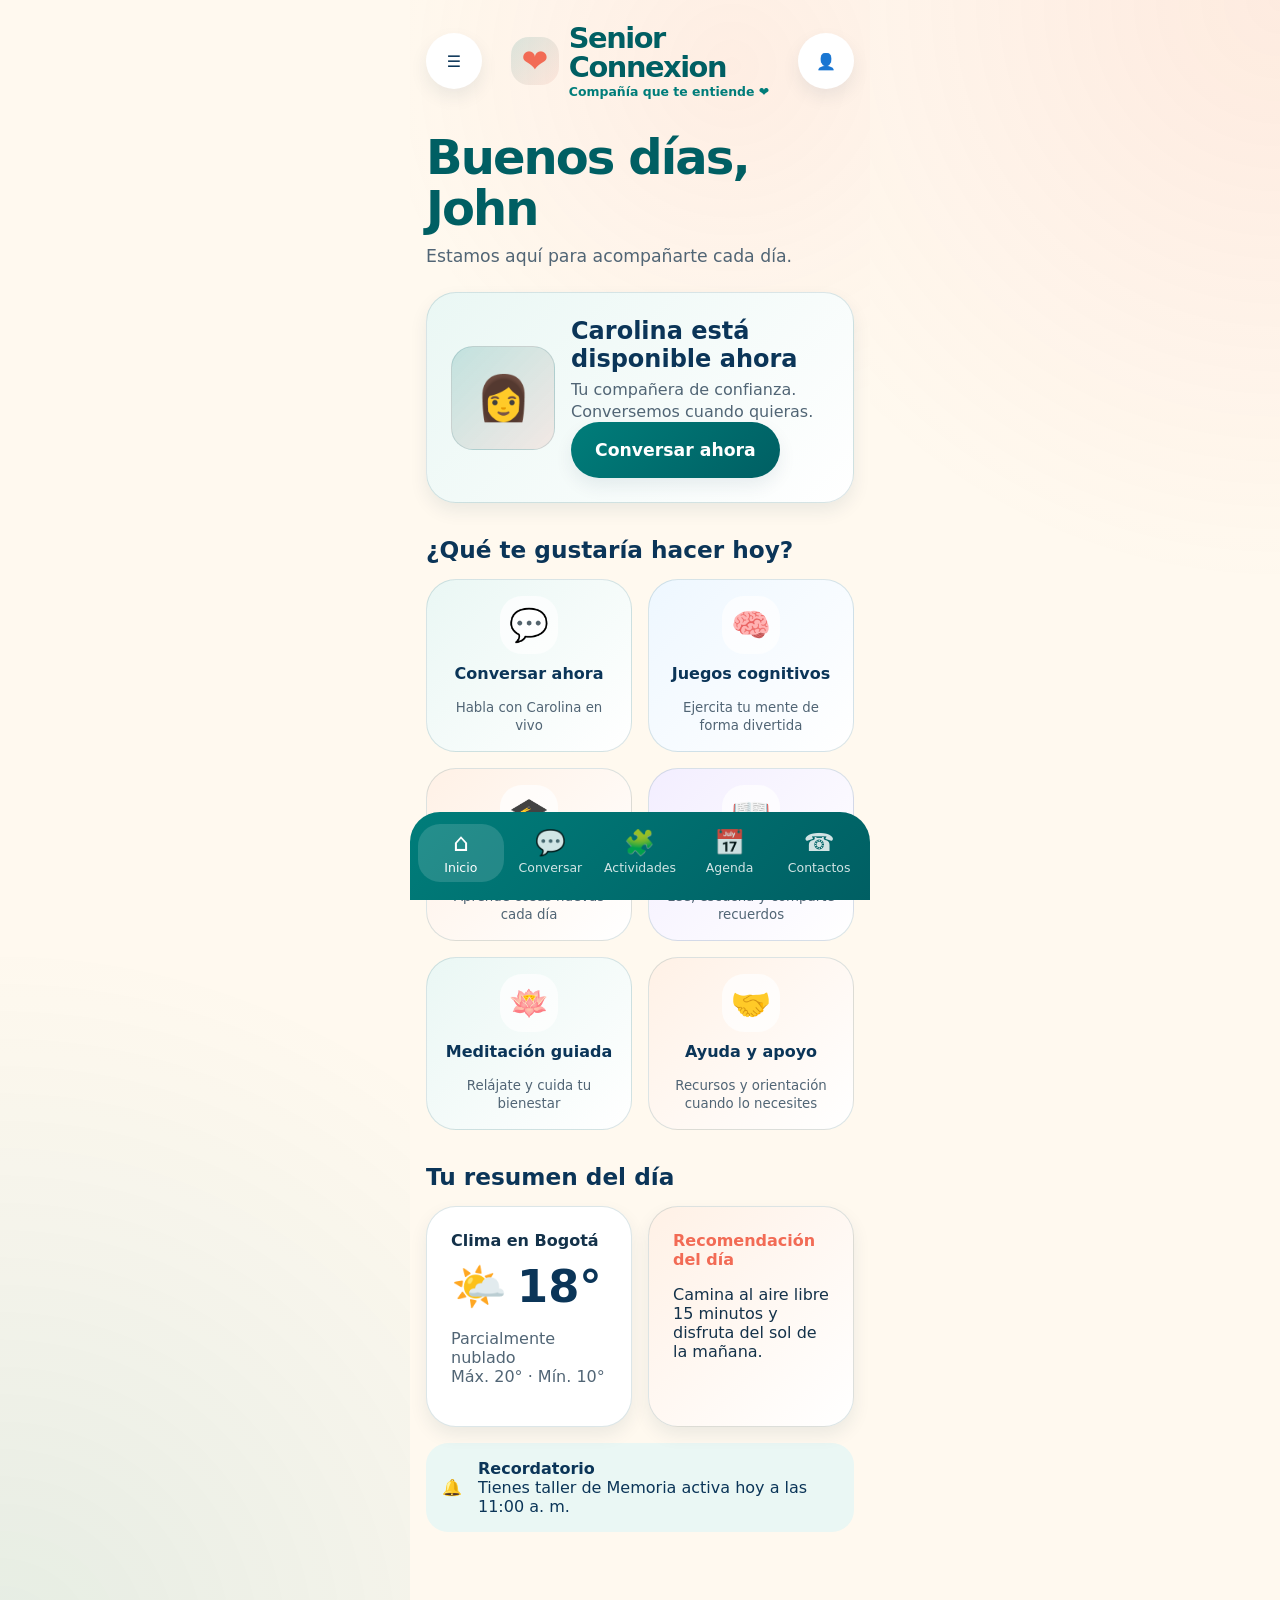
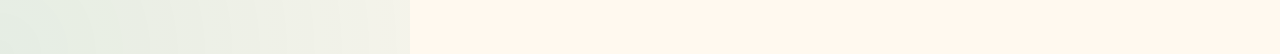
==== index.html @ f3a4985b "Add static home prototype HTML" ====
<!doctype html>
<html lang="es">
<head>
  <meta charset="utf-8" />
  <meta name="viewport" content="width=device-width, initial-scale=1" />
  <title>Vigente App - Senior Connexion UI Prototype</title>
  <link rel="stylesheet" href="./src/styles/components.css" />
</head>
<body>
  <main class="sc-page-shell" aria-label="Prototipo de inicio de Vigente App">
    <header class="sc-header">
      <button class="sc-icon-button" aria-label="Abrir menú">☰</button>

      <a class="sc-logo" href="#" aria-label="Senior Connexion, compañía que te entiende">
        <span class="sc-logo-mark" aria-hidden="true">❤</span>
        <span>
          <span class="sc-logo-name">Senior<br />Connexion</span>
          <small class="sc-logo-tagline">Compañía que te entiende ❤</small>
        </span>
      </a>

      <button class="sc-icon-button" aria-label="Abrir mi perfil">👤</button>
    </header>

    <section class="sc-section" aria-labelledby="home-title">
      <h1 id="home-title" class="sc-title">Buenos días, John</h1>
      <p class="sc-subtitle">Estamos aquí para acompañarte cada día.</p>

      <article class="sc-card sc-card-mint sc-hero-agent">
        <div class="sc-agent-photo-placeholder" aria-hidden="true">👩</div>
        <div>
          <h2>Carolina está disponible ahora</h2>
          <p>Tu compañera de confianza. Conversemos cuando quieras.</p>
          <p style="display:none">Placeholder intentionally hidden. Avoid inline styles in production components.</p>
          <button class="sc-button sc-button-primary" type="button">Conversar ahora</button>
        </div>
      </article>
    </section>

    <section class="sc-section" aria-labelledby="actions-title">
      <h2 id="actions-title" class="sc-section-title">¿Qué te gustaría hacer hoy?</h2>
      <div class="sc-feature-grid">
        <a class="sc-feature-card sc-card-mint" href="#conversation">
          <span class="sc-feature-icon" aria-hidden="true">💬</span>
          <strong>Conversar ahora</strong>
          <small>Habla con Carolina en vivo</small>
        </a>

        <a class="sc-feature-card sc-card-blue" href="#memory-game">
          <span class="sc-feature-icon" aria-hidden="true">🧠</span>
          <strong>Juegos cognitivos</strong>
          <small>Ejercita tu mente de forma divertida</small>
        </a>

        <a class="sc-feature-card sc-card-peach" href="#workshops">
          <span class="sc-feature-icon" aria-hidden="true">🎓</span>
          <strong>Talleres y cursos</strong>
          <small>Aprende cosas nuevas cada día</small>
        </a>

        <a class="sc-feature-card sc-card-lavender" href="#culture">
          <span class="sc-feature-icon" aria-hidden="true">📖</span>
          <strong>Historias y cultura</strong>
          <small>Lee, escucha y comparte recuerdos</small>
        </a>

        <a class="sc-feature-card sc-card-mint" href="#wellbeing">
          <span class="sc-feature-icon" aria-hidden="true">🪷</span>
          <strong>Meditación guiada</strong>
          <small>Relájate y cuida tu bienestar</small>
        </a>

        <a class="sc-feature-card sc-card-peach" href="#support">
          <span class="sc-feature-icon" aria-hidden="true">🤝</span>
          <strong>Ayuda y apoyo</strong>
          <small>Recursos y orientación cuando lo necesites</small>
        </a>
      </div>
    </section>

    <section class="sc-section" aria-labelledby="summary-title">
      <h2 id="summary-title" class="sc-section-title">Tu resumen del día</h2>
      <div class="sc-info-row">
        <article class="sc-card sc-weather-card">
          <strong>Clima en Bogotá</strong>
          <div class="sc-weather-temp"><span aria-hidden="true">🌤️</span>18°</div>
          <p class="sc-muted">Parcialmente nublado<br />Máx. 20° · Mín. 10°</p>
        </article>

        <article class="sc-card sc-card-peach sc-recommendation-card">
          <strong class="sc-text-coral">Recomendación del día</strong>
          <p>Camina al aire libre 15 minutos y disfruta del sol de la mañana.</p>
        </article>
      </div>

      <div class="sc-reminder" role="note">
        <span aria-hidden="true">🔔</span>
        <div>
          <strong>Recordatorio</strong><br />
          Tienes taller de Memoria activa hoy a las 11:00 a. m.
        </div>
      </div>
    </section>

    <nav class="sc-bottom-nav" aria-label="Navegación principal">
      <a class="sc-nav-item active" href="#home"><span class="sc-nav-icon">⌂</span><span>Inicio</span></a>
      <a class="sc-nav-item" href="#conversation"><span class="sc-nav-icon">💬</span><span>Conversar</span></a>
      <a class="sc-nav-item" href="#activities"><span class="sc-nav-icon">🧩</span><span>Actividades</span></a>
      <a class="sc-nav-item" href="#agenda"><span class="sc-nav-icon">📅</span><span>Agenda</span></a>
      <a class="sc-nav-item" href="#contacts"><span class="sc-nav-icon">☎</span><span>Contactos</span></a>
    </nav>
  </main>
</body>
</html>
---- src/styles/components.css ----
@import url("./base.css");

.sc-header {
  display: flex;
  align-items: center;
  justify-content: space-between;
  gap: var(--sc-space-md);
  margin-bottom: var(--sc-space-xl);
}

.sc-logo {
  display: flex;
  align-items: center;
  gap: 10px;
  color: var(--sc-teal-dark);
  line-height: 1;
}

.sc-logo-mark {
  width: 48px;
  height: 48px;
  border-radius: 18px;
  display: grid;
  place-items: center;
  font-size: 2rem;
  color: var(--sc-coral);
  background: linear-gradient(135deg, rgba(0, 125, 122, 0.14), rgba(242, 107, 85, 0.1));
}

.sc-logo-name {
  font-size: 1.8rem;
  font-weight: 850;
  letter-spacing: -0.05em;
}

.sc-logo-tagline {
  display: block;
  margin-top: 4px;
  color: var(--sc-teal);
  font-size: 0.78rem;
  font-weight: 600;
  letter-spacing: 0;
}

.sc-icon-button {
  width: var(--sc-touch);
  height: var(--sc-touch);
  border: 0;
  border-radius: var(--sc-radius-pill);
  display: grid;
  place-items: center;
  color: var(--sc-navy);
  background: var(--sc-white);
  box-shadow: var(--sc-shadow-soft);
  cursor: pointer;
}

.sc-icon-button svg {
  width: 26px;
  height: 26px;
}

.sc-card {
  border: 1px solid var(--sc-border);
  border-radius: var(--sc-radius-lg);
  background: var(--sc-white);
  box-shadow: var(--sc-shadow-soft);
  padding: var(--sc-space-lg);
}

.sc-card-mint {
  background: linear-gradient(135deg, var(--sc-mint), var(--sc-white));
}

.sc-card-blue {
  background: linear-gradient(135deg, var(--sc-blue-soft), var(--sc-white));
}

.sc-card-peach {
  background: linear-gradient(135deg, var(--sc-peach), var(--sc-white));
}

.sc-card-lavender {
  background: linear-gradient(135deg, var(--sc-lavender), var(--sc-white));
}

.sc-button {
  min-height: var(--sc-touch);
  border: 0;
  border-radius: var(--sc-radius-pill);
  display: inline-flex;
  align-items: center;
  justify-content: center;
  gap: 10px;
  padding: 0 var(--sc-space-lg);
  font-weight: 800;
  font-size: 1.08rem;
  cursor: pointer;
}

.sc-button-primary {
  color: var(--sc-white);
  background: linear-gradient(135deg, var(--sc-teal), var(--sc-teal-dark));
  box-shadow: var(--sc-shadow-soft);
}

.sc-button-secondary {
  color: var(--sc-navy);
  background: var(--sc-white);
  border: 1px solid var(--sc-border);
}

.sc-hero-agent {
  display: grid;
  grid-template-columns: 104px 1fr;
  align-items: center;
  gap: var(--sc-space-md);
  margin-bottom: var(--sc-space-xl);
}

.sc-agent-photo {
  width: 104px;
  height: 104px;
  border-radius: var(--sc-radius-md);
  object-fit: cover;
  background: var(--sc-mint);
  border: 1px solid var(--sc-border);
}

.sc-agent-photo-placeholder {
  width: 104px;
  height: 104px;
  border-radius: var(--sc-radius-md);
  display: grid;
  place-items: center;
  color: var(--sc-teal);
  font-size: 2.75rem;
  background: linear-gradient(135deg, rgba(0, 125, 122, 0.18), rgba(242, 107, 85, 0.12));
  border: 1px solid var(--sc-border);
}

.sc-hero-agent h2,
.sc-agent-card h2,
.sc-feature-card strong {
  margin: 0;
  color: var(--sc-navy);
}

.sc-hero-agent p,
.sc-agent-card p,
.sc-feature-card small {
  margin: 6px 0 0;
  color: var(--sc-text-soft);
  line-height: 1.35;
}

.sc-feature-grid {
  display: grid;
  grid-template-columns: repeat(2, minmax(0, 1fr));
  gap: var(--sc-space-md);
}

.sc-feature-card {
  min-height: 152px;
  border: 1px solid var(--sc-border);
  border-radius: var(--sc-radius-lg);
  padding: var(--sc-space-md);
  display: grid;
  align-content: center;
  justify-items: center;
  gap: var(--sc-space-sm);
  text-align: center;
  cursor: pointer;
}

.sc-feature-icon {
  width: 58px;
  height: 58px;
  border-radius: var(--sc-radius-md);
  display: grid;
  place-items: center;
  font-size: 2rem;
  background: rgba(255, 255, 255, 0.72);
}

.sc-info-row {
  display: grid;
  grid-template-columns: repeat(2, minmax(0, 1fr));
  gap: var(--sc-space-md);
}

.sc-weather-card,
.sc-recommendation-card {
  min-height: 130px;
}

.sc-weather-temp {
  display: flex;
  align-items: center;
  gap: var(--sc-space-sm);
  margin-top: var(--sc-space-sm);
  font-size: 2.8rem;
  color: var(--sc-navy);
  font-weight: 850;
}

.sc-reminder {
  display: flex;
  align-items: center;
  gap: var(--sc-space-md);
  margin-top: var(--sc-space-md);
  padding: var(--sc-space-md);
  border-radius: var(--sc-radius-md);
  background: var(--sc-mint);
  color: var(--sc-navy);
}

.sc-bottom-nav {
  position: sticky;
  bottom: 0;
  z-index: 10;
  display: grid;
  grid-template-columns: repeat(5, 1fr);
  gap: 4px;
  margin: var(--sc-space-xl) calc(var(--sc-space-md) * -1) 0;
  padding: 12px 8px 18px;
  border-radius: var(--sc-radius-lg) var(--sc-radius-lg) 0 0;
  background: linear-gradient(135deg, var(--sc-teal), var(--sc-teal-dark));
  color: var(--sc-white);
}

.sc-nav-item {
  min-height: 58px;
  border-radius: var(--sc-radius-md);
  display: grid;
  place-items: center;
  align-content: center;
  gap: 4px;
  color: var(--sc-white);
  font-size: 0.78rem;
  opacity: 0.82;
}

.sc-nav-item.active {
  opacity: 1;
  background: rgba(255, 255, 255, 0.14);
}

.sc-nav-icon {
  font-size: 1.55rem;
  line-height: 1;
}

.sc-agent-list {
  display: grid;
  gap: var(--sc-space-md);
}

.sc-agent-card {
  display: grid;
  grid-template-columns: 112px 1fr auto;
  align-items: center;
  gap: var(--sc-space-md);
}

.sc-agent-card h2 {
  font-size: 1.75rem;
  color: var(--sc-teal-dark);
}

.sc-agent-role {
  display: block;
  color: var(--sc-navy);
  font-weight: 800;
  margin-top: 4px;
}

.sc-radio,
.sc-check {
  width: 44px;
  height: 44px;
  border-radius: var(--sc-radius-pill);
  display: grid;
  place-items: center;
  border: 3px solid var(--sc-navy);
}

.sc-check {
  border-color: transparent;
  color: var(--sc-white);
  background: var(--sc-teal);
  font-weight: 900;
}

@media (max-width: 390px) {
  .sc-page-shell {
    padding-inline: var(--sc-space-sm);
  }

  .sc-logo-name {
    font-size: 1.5rem;
  }

  .sc-feature-grid,
  .sc-info-row {
    grid-template-columns: 1fr;
  }

  .sc-agent-card,
  .sc-hero-agent {
    grid-template-columns: 88px 1fr;
  }

  .sc-agent-card .sc-radio,
  .sc-agent-card .sc-check {
    grid-column: 2;
    justify-self: end;
  }
}
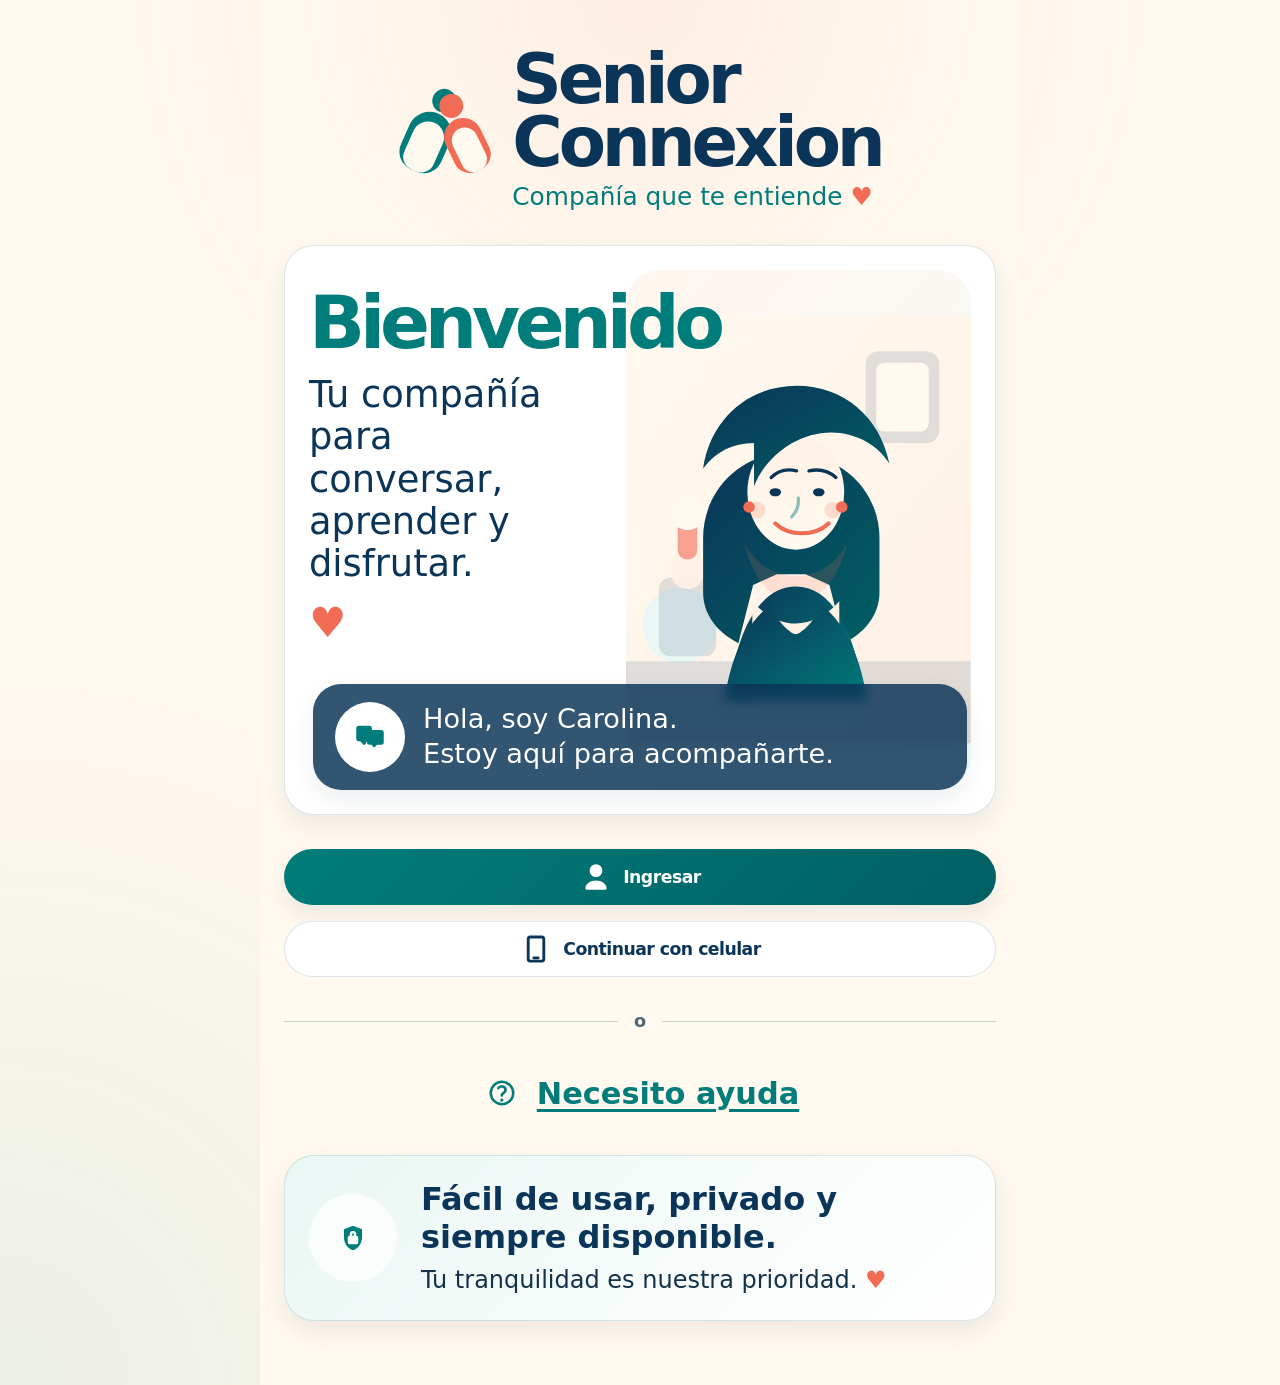
==== commit fff91557: "Some images" ====
--- a/index.html
+++ b/index.html
@@ -3,112 +3,139 @@
 <head>
   <meta charset="utf-8" />
   <meta name="viewport" content="width=device-width, initial-scale=1" />
-  <title>Vigente App - Senior Connexion UI Prototype</title>
+  <title>Vigente App - Login</title>
   <link rel="stylesheet" href="./src/styles/components.css" />
 </head>
 <body>
-  <main class="sc-page-shell" aria-label="Prototipo de inicio de Vigente App">
-    <header class="sc-header">
-      <button class="sc-icon-button" aria-label="Abrir menú">☰</button>
+  <main class="sc-page-shell sc-login-shell" aria-label="Pantalla de ingreso de Vigente App">
+    <section class="sc-login-brand-block" aria-label="Marca Senior Connexion">
+      <div class="sc-login-brand">
+        <div class="sc-brand-mark" aria-hidden="true">
+          <span class="sc-brand-figure sc-brand-figure-teal"></span>
+          <span class="sc-brand-figure sc-brand-figure-coral"></span>
+        </div>
 
-      <a class="sc-logo" href="#" aria-label="Senior Connexion, compañía que te entiende">
-        <span class="sc-logo-mark" aria-hidden="true">❤</span>
-        <span>
-          <span class="sc-logo-name">Senior<br />Connexion</span>
-          <small class="sc-logo-tagline">Compañía que te entiende ❤</small>
-        </span>
-      </a>
-
-      <button class="sc-icon-button" aria-label="Abrir mi perfil">👤</button>
-    </header>
-
-    <section class="sc-section" aria-labelledby="home-title">
-      <h1 id="home-title" class="sc-title">Buenos días, John</h1>
-      <p class="sc-subtitle">Estamos aquí para acompañarte cada día.</p>
-
-      <article class="sc-card sc-card-mint sc-hero-agent">
-        <div class="sc-agent-photo-placeholder" aria-hidden="true">👩</div>
-        <div>
-          <h2>Carolina está disponible ahora</h2>
-          <p>Tu compañera de confianza. Conversemos cuando quieras.</p>
-          <p style="display:none">Placeholder intentionally hidden. Avoid inline styles in production components.</p>
-          <button class="sc-button sc-button-primary" type="button">Conversar ahora</button>
-        </div>
-      </article>
-    </section>
-
-    <section class="sc-section" aria-labelledby="actions-title">
-      <h2 id="actions-title" class="sc-section-title">¿Qué te gustaría hacer hoy?</h2>
-      <div class="sc-feature-grid">
-        <a class="sc-feature-card sc-card-mint" href="#conversation">
-          <span class="sc-feature-icon" aria-hidden="true">💬</span>
-          <strong>Conversar ahora</strong>
-          <small>Habla con Carolina en vivo</small>
-        </a>
-
-        <a class="sc-feature-card sc-card-blue" href="#memory-game">
-          <span class="sc-feature-icon" aria-hidden="true">🧠</span>
-          <strong>Juegos cognitivos</strong>
-          <small>Ejercita tu mente de forma divertida</small>
-        </a>
-
-        <a class="sc-feature-card sc-card-peach" href="#workshops">
-          <span class="sc-feature-icon" aria-hidden="true">🎓</span>
-          <strong>Talleres y cursos</strong>
-          <small>Aprende cosas nuevas cada día</small>
-        </a>
-
-        <a class="sc-feature-card sc-card-lavender" href="#culture">
-          <span class="sc-feature-icon" aria-hidden="true">📖</span>
-          <strong>Historias y cultura</strong>
-          <small>Lee, escucha y comparte recuerdos</small>
-        </a>
-
-        <a class="sc-feature-card sc-card-mint" href="#wellbeing">
-          <span class="sc-feature-icon" aria-hidden="true">🪷</span>
-          <strong>Meditación guiada</strong>
-          <small>Relájate y cuida tu bienestar</small>
-        </a>
-
-        <a class="sc-feature-card sc-card-peach" href="#support">
-          <span class="sc-feature-icon" aria-hidden="true">🤝</span>
-          <strong>Ayuda y apoyo</strong>
-          <small>Recursos y orientación cuando lo necesites</small>
-        </a>
-      </div>
-    </section>
-
-    <section class="sc-section" aria-labelledby="summary-title">
-      <h2 id="summary-title" class="sc-section-title">Tu resumen del día</h2>
-      <div class="sc-info-row">
-        <article class="sc-card sc-weather-card">
-          <strong>Clima en Bogotá</strong>
-          <div class="sc-weather-temp"><span aria-hidden="true">🌤️</span>18°</div>
-          <p class="sc-muted">Parcialmente nublado<br />Máx. 20° · Mín. 10°</p>
-        </article>
-
-        <article class="sc-card sc-card-peach sc-recommendation-card">
-          <strong class="sc-text-coral">Recomendación del día</strong>
-          <p>Camina al aire libre 15 minutos y disfruta del sol de la mañana.</p>
-        </article>
-      </div>
-
-      <div class="sc-reminder" role="note">
-        <span aria-hidden="true">🔔</span>
-        <div>
-          <strong>Recordatorio</strong><br />
-          Tienes taller de Memoria activa hoy a las 11:00 a. m.
+        <div class="sc-brand-copy">
+          <span class="sc-brand-title">Senior<br />Connexion</span>
+          <p class="sc-brand-tagline">Compañía que te entiende <span aria-hidden="true">♥</span></p>
         </div>
       </div>
     </section>
 
-    <nav class="sc-bottom-nav" aria-label="Navegación principal">
-      <a class="sc-nav-item active" href="#home"><span class="sc-nav-icon">⌂</span><span>Inicio</span></a>
-      <a class="sc-nav-item" href="#conversation"><span class="sc-nav-icon">💬</span><span>Conversar</span></a>
-      <a class="sc-nav-item" href="#activities"><span class="sc-nav-icon">🧩</span><span>Actividades</span></a>
-      <a class="sc-nav-item" href="#agenda"><span class="sc-nav-icon">📅</span><span>Agenda</span></a>
-      <a class="sc-nav-item" href="#contacts"><span class="sc-nav-icon">☎</span><span>Contactos</span></a>
-    </nav>
+    <section class="sc-login-hero sc-card" aria-labelledby="login-welcome-title">
+      <div class="sc-login-hero-copy">
+        <h1 id="login-welcome-title" class="sc-login-title">Bienvenido</h1>
+        <p class="sc-login-lead">Tu compañía para conversar, aprender y disfrutar.</p>
+        <span class="sc-login-heart" aria-hidden="true">♥</span>
+      </div>
+
+      <div class="sc-login-hero-media" aria-hidden="true">
+        <svg class="sc-login-portrait-scene" viewBox="0 0 420 520" role="presentation">
+          <defs>
+            <linearGradient id="scPortraitWall" x1="0%" x2="100%" y1="0%" y2="100%">
+              <stop offset="0%" stop-color="#FFF9EF"></stop>
+              <stop offset="100%" stop-color="#FFF1E6"></stop>
+            </linearGradient>
+            <linearGradient id="scPortraitTop" x1="0%" x2="100%" y1="0%" y2="100%">
+              <stop offset="0%" stop-color="#0B3558"></stop>
+              <stop offset="100%" stop-color="#007D7A"></stop>
+            </linearGradient>
+            <linearGradient id="scPortraitHair" x1="0%" x2="100%" y1="0%" y2="100%">
+              <stop offset="0%" stop-color="#0B3558"></stop>
+              <stop offset="100%" stop-color="#005F63"></stop>
+            </linearGradient>
+            <linearGradient id="scPortraitSkin" x1="0%" x2="0%" y1="0%" y2="100%">
+              <stop offset="0%" stop-color="#FFF1E6"></stop>
+              <stop offset="100%" stop-color="#FFF9EF"></stop>
+            </linearGradient>
+          </defs>
+
+          <rect width="420" height="520" fill="url(#scPortraitWall)"></rect>
+          <circle cx="66" cy="376" r="46" fill="#EAF7F4"></circle>
+          <rect x="292" y="42" width="90" height="112" rx="16" fill="#0B3558" opacity="0.12"></rect>
+          <rect x="305" y="56" width="64" height="84" rx="10" fill="#FFF9EF"></rect>
+          <rect x="0" y="420" width="420" height="100" fill="#0B3558" opacity="0.12"></rect>
+          <rect x="40" y="318" width="70" height="96" rx="14" fill="#0B3558" opacity="0.12"></rect>
+          <rect x="55" y="284" width="40" height="48" rx="20" fill="#FFF1E6" opacity="0.92"></rect>
+          <rect x="63" y="240" width="24" height="56" rx="12" fill="#F26B55" opacity="0.6"></rect>
+          <circle cx="75" cy="238" r="22" fill="#FFF9EF"></circle>
+
+          <path d="M198 166c-58 0-104 46-104 104v66c0 28 18 49 43 62l18-71 29-13h35l29 13 18 71c25-13 43-34 43-62v-66c0-58-46-104-111-104z" fill="url(#scPortraitHair)"></path>
+          <ellipse cx="207" cy="214" rx="59" ry="70" fill="url(#scPortraitSkin)"></ellipse>
+          <path d="M156 207c14-37 53-66 94-66 30 0 57 15 71 38-11-56-55-95-113-95-60 0-106 43-114 101 15-20 36-31 62-31z" fill="url(#scPortraitHair)"></path>
+          <path d="M144 276c14 25 36 40 63 40s49-15 63-40c-12 46-34 71-63 71s-51-25-63-71z" fill="#F26B55" opacity="0.16"></path>
+          <ellipse cx="182" cy="214" rx="7" ry="5" fill="#0B3558"></ellipse>
+          <ellipse cx="235" cy="214" rx="7" ry="5" fill="#0B3558"></ellipse>
+          <path d="M177 196c9-9 19-11 31-8" stroke="#0B3558" stroke-width="4" stroke-linecap="round" fill="none"></path>
+          <path d="M223 188c13-3 24 0 33 8" stroke="#0B3558" stroke-width="4" stroke-linecap="round" fill="none"></path>
+          <path d="M210 221c1 10-2 17-8 23" stroke="#007D7A" stroke-width="4" stroke-linecap="round" fill="none" opacity="0.45"></path>
+          <path d="M182 252c17 16 48 16 65 0" stroke="#F26B55" stroke-width="5" stroke-linecap="round" fill="none"></path>
+          <circle cx="160" cy="236" r="10" fill="#F26B55" opacity="0.2"></circle>
+          <circle cx="252" cy="236" r="10" fill="#F26B55" opacity="0.2"></circle>
+          <circle cx="150" cy="232" r="7" fill="#F26B55"></circle>
+          <circle cx="263" cy="232" r="7" fill="#F26B55"></circle>
+
+          <path d="M127 452c9-75 39-123 80-123s71 48 80 123" fill="url(#scPortraitTop)"></path>
+          <path d="M154 347c16 18 34 27 53 27s37-9 53-27v31c-11 18-28 30-53 30s-42-12-53-30z" fill="#FFF1E6"></path>
+          <path d="M120 468c8-55 27-94 55-116 12 23 27 35 32 35s20-12 32-35c28 22 47 61 55 116" fill="url(#scPortraitTop)"></path>
+        </svg>
+      </div>
+
+      <div class="sc-login-message" role="note" aria-label="Mensaje de Carolina">
+        <span class="sc-login-message-icon" aria-hidden="true">
+          <svg viewBox="0 0 24 24" role="presentation">
+            <path d="M7.6 18.4c-.3 0-.5-.1-.7-.3l-2.8-2.8H3a2 2 0 0 1-2-2V5a2 2 0 0 1 2-2h8.5a2 2 0 0 1 2 2v8.3a2 2 0 0 1-2 2H9.5l-1.2 2.4c-.1.3-.4.4-.7.4Z"></path>
+            <path d="M15.3 20.2c-.2 0-.4-.1-.6-.3l-1.4-1.8h-1.7a2 2 0 0 1-2-2V8.3a2 2 0 0 1 2-2H21a2 2 0 0 1 2 2v7.8a2 2 0 0 1-2 2h-3.4l-1.7 1.8c-.2.2-.4.3-.6.3Z"></path>
+          </svg>
+        </span>
+        <p>Hola, soy Carolina.<br />Estoy aquí para acompañarte.</p>
+      </div>
+    </section>
+
+    <section class="sc-login-actions" aria-label="Opciones de ingreso">
+      <button class="sc-button sc-button-primary sc-login-button-main" type="button" aria-label="Ingresar">
+        <svg class="sc-button-icon" viewBox="0 0 24 24" aria-hidden="true">
+          <path d="M12 12a4.5 4.5 0 1 0-4.5-4.5A4.5 4.5 0 0 0 12 12Zm0 2.5c-4.1 0-7.5 2.5-7.5 5.5a1 1 0 0 0 1 1h13a1 1 0 0 0 1-1c0-3-3.4-5.5-7.5-5.5Z"></path>
+        </svg>
+        <span>Ingresar</span>
+      </button>
+
+      <button class="sc-button sc-button-secondary sc-login-button-secondary" type="button" aria-label="Continuar con celular">
+        <svg class="sc-button-icon" viewBox="0 0 24 24" aria-hidden="true">
+          <path d="M8 2.5h8A2.5 2.5 0 0 1 18.5 5v14A2.5 2.5 0 0 1 16 21.5H8A2.5 2.5 0 0 1 5.5 19V5A2.5 2.5 0 0 1 8 2.5Zm0 2A.5.5 0 0 0 7.5 5v14c0 .3.2.5.5.5h8a.5.5 0 0 0 .5-.5V5a.5.5 0 0 0-.5-.5Zm2.5 12.8h3a1 1 0 1 1 0 2h-3a1 1 0 1 1 0-2Z"></path>
+        </svg>
+        <span>Continuar con celular</span>
+      </button>
+    </section>
+
+    <div class="sc-login-divider" aria-hidden="true">
+      <span></span>
+      <strong>o</strong>
+      <span></span>
+    </div>
+
+    <a class="sc-login-help" href="#ayuda" aria-label="Necesito ayuda">
+      <span class="sc-login-help-icon" aria-hidden="true">
+        <svg viewBox="0 0 24 24" role="presentation">
+          <path d="M12 22A10 10 0 1 1 22 12 10 10 0 0 1 12 22Zm0-18A8 8 0 1 0 20 12 8 8 0 0 0 12 4Z"></path>
+          <path d="M11.9 14.9a1.1 1.1 0 0 1-1.1-1.1c0-1 .6-1.8 1.7-2.6.8-.5 1.2-1 1.2-1.8 0-1-.8-1.7-1.9-1.7a2.3 2.3 0 0 0-2 1.1 1 1 0 0 1-1.7-1 4.3 4.3 0 0 1 3.8-2.1c2.3 0 4 1.5 4 3.7 0 1.7-1 2.7-2.1 3.4-.8.5-1 1-1 1.4a1.1 1.1 0 0 1-1 1.1Zm0 4a1.3 1.3 0 1 1 1.3-1.3 1.3 1.3 0 0 1-1.3 1.3Z"></path>
+        </svg>
+      </span>
+      <span>Necesito ayuda</span>
+    </a>
+
+    <article class="sc-login-trust sc-card sc-card-mint" aria-label="Mensaje de confianza y privacidad">
+      <div class="sc-login-trust-icon" aria-hidden="true">
+        <svg viewBox="0 0 24 24" role="presentation">
+          <path d="M12 2.2 4.8 5v6.6c0 4.5 2.7 8.7 7.2 10.2 4.5-1.5 7.2-5.7 7.2-10.2V5Zm0 4.1a2.6 2.6 0 0 1 2.6 2.6v1.2h.3a1.3 1.3 0 0 1 1.3 1.3v4.2a1.3 1.3 0 0 1-1.3 1.3H9.1a1.3 1.3 0 0 1-1.3-1.3v-4.2a1.3 1.3 0 0 1 1.3-1.3h.3V8.9A2.6 2.6 0 0 1 12 6.3Zm0 1.9a.7.7 0 0 0-.7.7v1.2h1.4V8.9a.7.7 0 0 0-.7-.7Z"></path>
+        </svg>
+      </div>
+
+      <div class="sc-login-trust-copy">
+        <h2>Fácil de usar, privado y siempre disponible.</h2>
+        <p>Tu tranquilidad es nuestra prioridad. <span aria-hidden="true">♥</span></p>
+      </div>
+    </article>
   </main>
 </body>
 </html>
--- a/src/styles/components.css
+++ b/src/styles/components.css
@@ -1,4 +1,305 @@
 @import url("./base.css");
+
+.sc-login-shell {
+  display: grid;
+  gap: var(--sc-space-xl);
+  align-content: start;
+}
+
+.sc-login-brand-block {
+  display: flex;
+  justify-content: center;
+}
+
+.sc-login-brand {
+  display: inline-flex;
+  align-items: center;
+  gap: 18px;
+}
+
+.sc-brand-mark {
+  position: relative;
+  width: 96px;
+  height: 86px;
+  flex: 0 0 auto;
+}
+
+.sc-brand-figure {
+  position: absolute;
+  bottom: 0;
+  width: 44px;
+  height: 62px;
+  border-radius: 30px 30px 26px 26px;
+}
+
+.sc-brand-figure::before {
+  content: "";
+  position: absolute;
+  top: -26px;
+  left: 10px;
+  width: 24px;
+  height: 24px;
+  border-radius: 50%;
+  background: currentColor;
+}
+
+.sc-brand-figure::after {
+  content: "";
+  position: absolute;
+  inset: 10px 6px 0;
+  border-radius: 30px 30px 26px 26px;
+  background: var(--sc-cream);
+}
+
+.sc-brand-figure-teal {
+  left: 6px;
+  color: var(--sc-teal);
+  background: currentColor;
+  transform: rotate(24deg);
+}
+
+.sc-brand-figure-coral {
+  right: 8px;
+  width: 38px;
+  height: 56px;
+  color: var(--sc-coral);
+  background: currentColor;
+  transform: rotate(-26deg);
+}
+
+.sc-brand-copy {
+  display: grid;
+  gap: 8px;
+}
+
+.sc-brand-title {
+  color: var(--sc-navy);
+  font-size: clamp(2.35rem, 5.8vw, 4.3rem);
+  line-height: 0.92;
+  font-weight: 900;
+  letter-spacing: -0.06em;
+}
+
+.sc-brand-tagline {
+  margin: 0;
+  color: var(--sc-teal);
+  font-size: clamp(1rem, 2.4vw, 1.55rem);
+  line-height: 1.15;
+}
+
+.sc-brand-tagline span {
+  color: var(--sc-coral);
+}
+
+.sc-login-hero {
+  position: relative;
+  display: grid;
+  grid-template-columns: minmax(0, 0.92fr) minmax(250px, 1.08fr);
+  gap: var(--sc-space-lg);
+  overflow: hidden;
+  padding: clamp(1.5rem, 3vw, 2.35rem);
+  border: 0;
+  border-radius: 42px;
+  background:
+    linear-gradient(120deg, rgba(255, 249, 239, 0.98), rgba(255, 249, 239, 0.9) 34%, rgba(255, 241, 230, 0.65) 100%);
+  box-shadow: var(--sc-shadow);
+}
+
+.sc-login-hero-copy {
+  position: relative;
+  z-index: 1;
+  display: grid;
+  align-content: start;
+  gap: var(--sc-space-md);
+  padding: 18px 0 124px;
+}
+
+.sc-login-title {
+  margin: 0;
+  color: var(--sc-teal);
+  font-size: clamp(3rem, 6vw, 4.6rem);
+  line-height: 0.95;
+  letter-spacing: -0.07em;
+  font-weight: 900;
+}
+
+.sc-login-lead {
+  max-width: 10ch;
+  margin: 0;
+  color: var(--sc-navy);
+  font-size: clamp(1.7rem, 3.1vw, 2.3rem);
+  line-height: 1.15;
+}
+
+.sc-login-heart {
+  color: var(--sc-coral);
+  font-size: 2.6rem;
+  line-height: 1;
+}
+
+.sc-login-hero-media {
+  position: relative;
+  min-height: 520px;
+  border-radius: 34px;
+  overflow: hidden;
+  background: linear-gradient(135deg, rgba(255, 241, 230, 0.66), rgba(234, 247, 244, 0.58));
+}
+
+.sc-login-portrait-scene {
+  width: 100%;
+  height: 100%;
+  display: block;
+}
+
+.sc-login-message {
+  position: absolute;
+  right: 28px;
+  bottom: 24px;
+  left: 28px;
+  z-index: 2;
+  min-height: 104px;
+  padding: 18px 22px;
+  border-radius: 28px;
+  display: flex;
+  align-items: center;
+  gap: 18px;
+  color: var(--sc-white);
+  background: rgba(11, 53, 88, 0.84);
+  backdrop-filter: blur(6px);
+  box-shadow: var(--sc-shadow-soft);
+}
+
+.sc-login-message p {
+  margin: 0;
+  font-size: clamp(1.12rem, 2.8vw, 1.7rem);
+  line-height: 1.28;
+}
+
+.sc-login-message-icon {
+  width: 70px;
+  height: 70px;
+  border-radius: 50%;
+  display: grid;
+  place-items: center;
+  flex: 0 0 auto;
+  color: var(--sc-teal);
+  background: var(--sc-white);
+}
+
+.sc-login-message-icon svg,
+.sc-button-icon,
+.sc-login-help-icon svg,
+.sc-login-trust-icon svg {
+  width: 30px;
+  height: 30px;
+  fill: currentColor;
+}
+
+.sc-login-actions {
+  display: grid;
+  gap: var(--sc-space-md);
+}
+
+.sc-login-button-main,
+.sc-login-button-secondary {
+  width: 100%;
+  min-height: 96px;
+  border-radius: 999px;
+  justify-content: center;
+  font-size: clamp(1.55rem, 3vw, 2rem);
+  font-weight: 800;
+  letter-spacing: -0.03em;
+}
+
+.sc-login-button-main {
+  box-shadow: var(--sc-shadow);
+}
+
+.sc-login-button-secondary {
+  border-color: rgba(10, 80, 90, 0.1);
+}
+
+.sc-button-icon {
+  width: 34px;
+  height: 34px;
+}
+
+.sc-login-divider {
+  display: grid;
+  grid-template-columns: 1fr auto 1fr;
+  align-items: center;
+  gap: 16px;
+  color: var(--sc-text-soft);
+}
+
+.sc-login-divider span {
+  height: 1px;
+  background: var(--sc-border-strong);
+}
+
+.sc-login-divider strong {
+  font-size: 1.1rem;
+  font-weight: 700;
+}
+
+.sc-login-help {
+  display: inline-flex;
+  align-items: center;
+  justify-content: center;
+  gap: 14px;
+  min-height: var(--sc-touch);
+  color: var(--sc-teal);
+  font-size: clamp(1.35rem, 2.8vw, 1.9rem);
+  font-weight: 700;
+  text-decoration: underline;
+  text-underline-offset: 0.16em;
+}
+
+.sc-login-help-icon {
+  width: 42px;
+  height: 42px;
+  display: grid;
+  place-items: center;
+  color: var(--sc-teal);
+}
+
+.sc-login-trust {
+  display: grid;
+  grid-template-columns: auto 1fr;
+  align-items: center;
+  gap: var(--sc-space-lg);
+  padding: 26px 28px;
+  border-radius: 34px;
+  box-shadow: none;
+}
+
+.sc-login-trust-icon {
+  width: 88px;
+  height: 88px;
+  border-radius: 50%;
+  display: grid;
+  place-items: center;
+  color: var(--sc-teal);
+  background: rgba(255, 255, 255, 0.72);
+}
+
+.sc-login-trust-copy h2 {
+  margin: 0 0 8px;
+  color: var(--sc-navy);
+  font-size: clamp(1.35rem, 3vw, 2rem);
+  line-height: 1.2;
+}
+
+.sc-login-trust-copy p {
+  margin: 0;
+  color: var(--sc-text);
+  font-size: clamp(1.02rem, 2.4vw, 1.5rem);
+  line-height: 1.3;
+}
+
+.sc-login-trust-copy span {
+  color: var(--sc-coral);
+}
 
 .sc-header {
   display: flex;
@@ -251,6 +552,67 @@
   line-height: 1;
 }
 
+/* ── Botón pequeño (uso inline en tarjetas) ── */
+.sc-button-sm {
+  min-height: 40px;
+  padding: 0 var(--sc-space-md);
+  font-size: 0.92rem;
+}
+
+/* ── Avatar de perfil en header ── */
+.sc-profile-btn {
+  display: flex;
+  flex-direction: column;
+  align-items: center;
+  gap: 3px;
+  min-width: var(--sc-touch);
+  text-decoration: none;
+  color: var(--sc-navy);
+}
+
+.sc-profile-avatar {
+  width: 38px;
+  height: 38px;
+  border-radius: var(--sc-radius-pill);
+  background: var(--sc-mint);
+  border: 2px solid var(--sc-border);
+  display: grid;
+  place-items: center;
+  font-size: 1.3rem;
+}
+
+.sc-profile-label {
+  font-size: 0.68rem;
+  font-weight: 700;
+  color: var(--sc-text-muted);
+}
+
+/* ── Grid de funciones: variante 3 columnas ── */
+.sc-feature-grid--3col {
+  grid-template-columns: repeat(3, minmax(0, 1fr));
+}
+
+.sc-feature-grid--3col .sc-feature-card {
+  min-height: 130px;
+  gap: var(--sc-space-xs);
+}
+
+.sc-feature-grid--3col .sc-feature-icon {
+  width: 46px;
+  height: 46px;
+  font-size: 1.55rem;
+}
+
+.sc-feature-grid--3col .sc-feature-card strong {
+  font-size: 0.82rem;
+  line-height: 1.2;
+}
+
+.sc-feature-grid--3col .sc-feature-card small {
+  font-size: 0.72rem;
+  line-height: 1.3;
+}
+
 .sc-agent-list {
   display: grid;
   gap: var(--sc-space-md);
@@ -317,3 +679,156 @@
     justify-self: end;
   }
 }
+
+@media (max-width: 760px) {
+  .sc-login-brand {
+    gap: 14px;
+  }
+
+  .sc-brand-mark {
+    width: 74px;
+    height: 68px;
+  }
+
+  .sc-brand-figure {
+    width: 35px;
+    height: 50px;
+  }
+
+  .sc-brand-figure::before {
+    width: 18px;
+    height: 18px;
+    top: -20px;
+    left: 8px;
+  }
+
+  .sc-brand-figure-coral {
+    width: 30px;
+    height: 46px;
+  }
+
+  .sc-login-hero {
+    grid-template-columns: 1fr;
+    padding: 22px;
+  }
+
+  .sc-login-hero-copy {
+    padding: 0;
+  }
+
+  .sc-login-lead {
+    max-width: 12ch;
+  }
+
+  .sc-login-hero-media {
+    min-height: 420px;
+  }
+
+  .sc-login-message {
+    right: 16px;
+    bottom: 16px;
+    left: 16px;
+    min-height: 92px;
+    padding: 16px 18px;
+  }
+
+  .sc-login-message-icon {
+    width: 58px;
+    height: 58px;
+  }
+
+  .sc-login-button-main,
+  .sc-login-button-secondary {
+    min-height: 84px;
+  }
+
+  .sc-login-trust {
+    grid-template-columns: 1fr;
+    justify-items: start;
+  }
+}
+
+@media (max-width: 480px) {
+  .sc-login-shell {
+    gap: var(--sc-space-lg);
+  }
+
+  .sc-login-brand-block {
+    justify-content: start;
+  }
+
+  .sc-login-brand {
+    gap: 12px;
+  }
+
+  .sc-brand-title {
+    font-size: 2.95rem;
+  }
+
+  .sc-brand-tagline {
+    font-size: 1.15rem;
+  }
+
+  .sc-login-hero {
+    border-radius: 32px;
+  }
+
+  .sc-login-title {
+    font-size: 3.4rem;
+  }
+
+  .sc-login-lead {
+    font-size: 1.28rem;
+    max-width: 11ch;
+  }
+
+  .sc-login-heart {
+    font-size: 2rem;
+  }
+
+  .sc-login-hero-media {
+    min-height: 320px;
+    border-radius: 28px;
+  }
+
+  .sc-login-message {
+    gap: 12px;
+    border-radius: 24px;
+  }
+
+  .sc-login-message p {
+    font-size: 1rem;
+  }
+
+  .sc-login-message-icon {
+    width: 52px;
+    height: 52px;
+  }
+
+  .sc-login-message-icon svg,
+  .sc-button-icon,
+  .sc-login-help-icon svg,
+  .sc-login-trust-icon svg {
+    width: 26px;
+    height: 26px;
+  }
+
+  .sc-login-button-main,
+  .sc-login-button-secondary {
+    min-height: 72px;
+    font-size: 1.2rem;
+  }
+
+  .sc-login-help {
+    font-size: 1.2rem;
+  }
+
+  .sc-login-trust {
+    padding: 22px;
+  }
+
+  .sc-login-trust-icon {
+    width: 72px;
+    height: 72px;
+  }
+}
